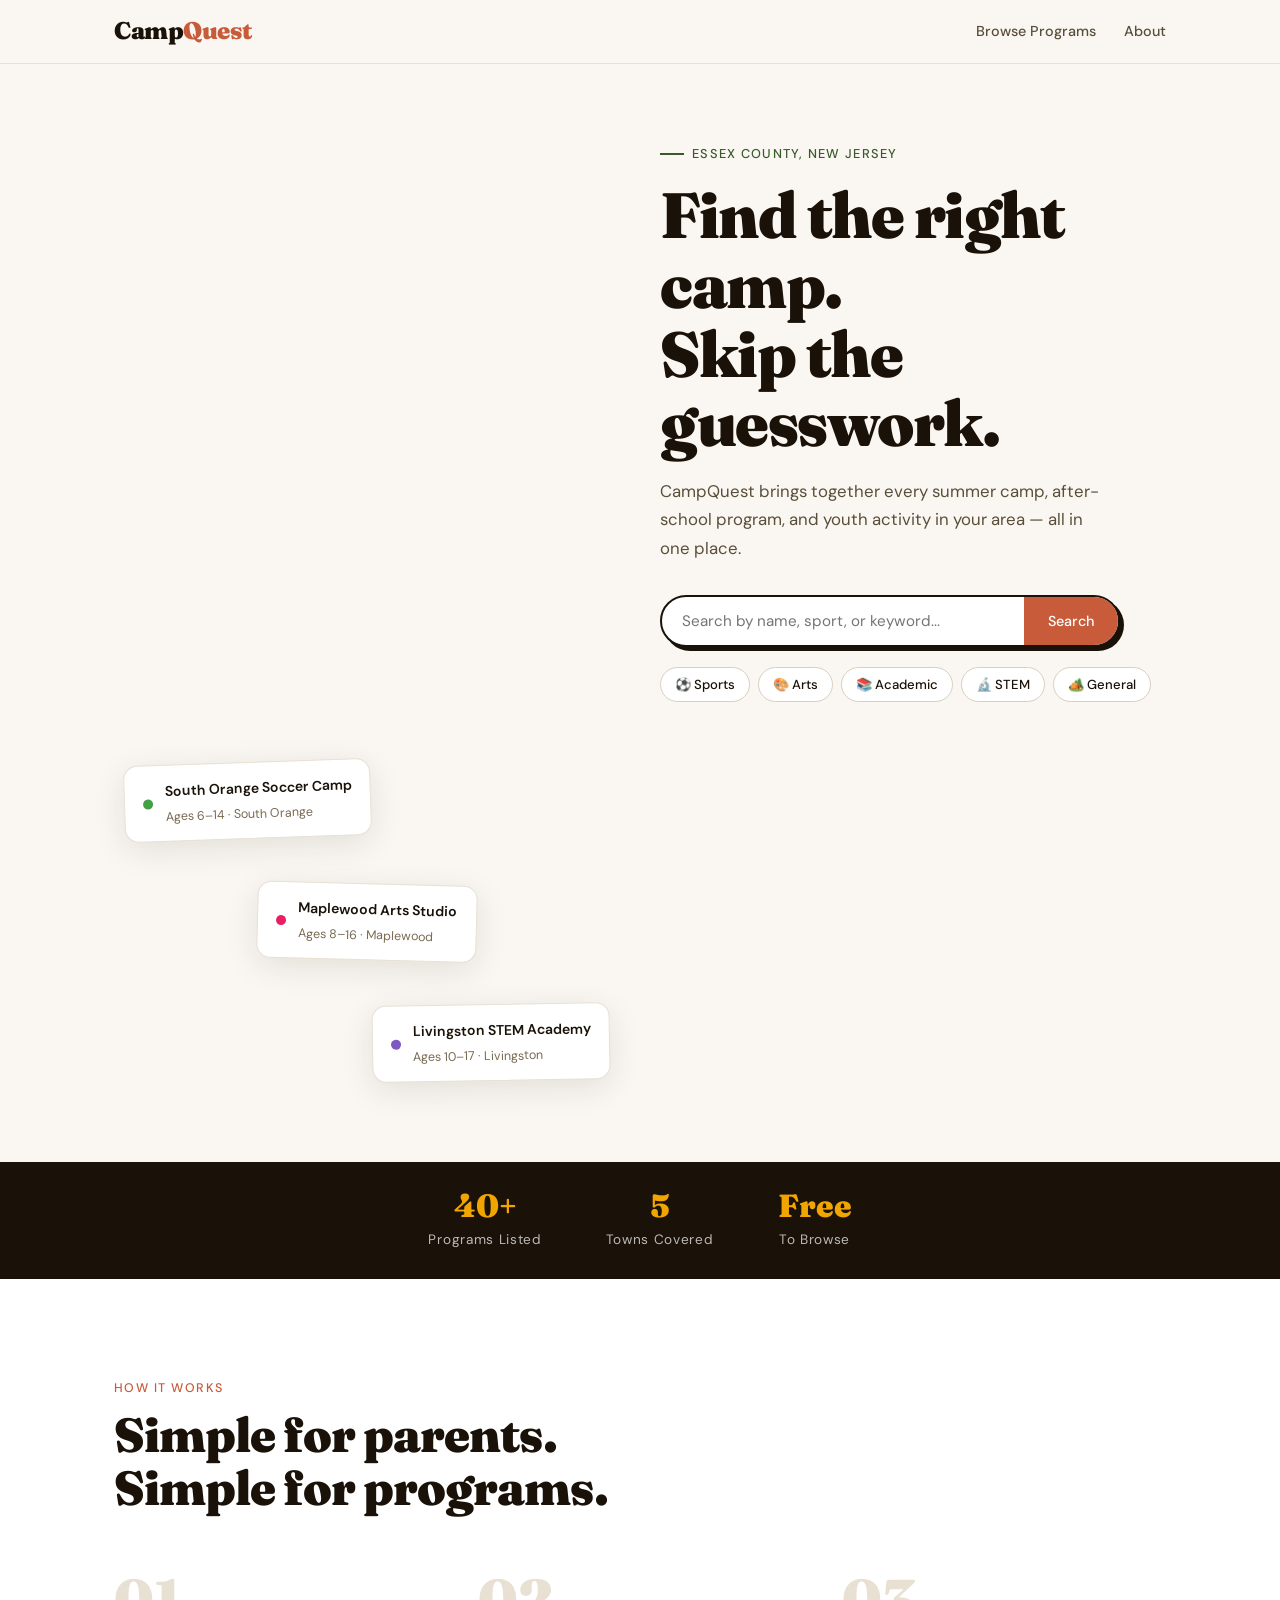
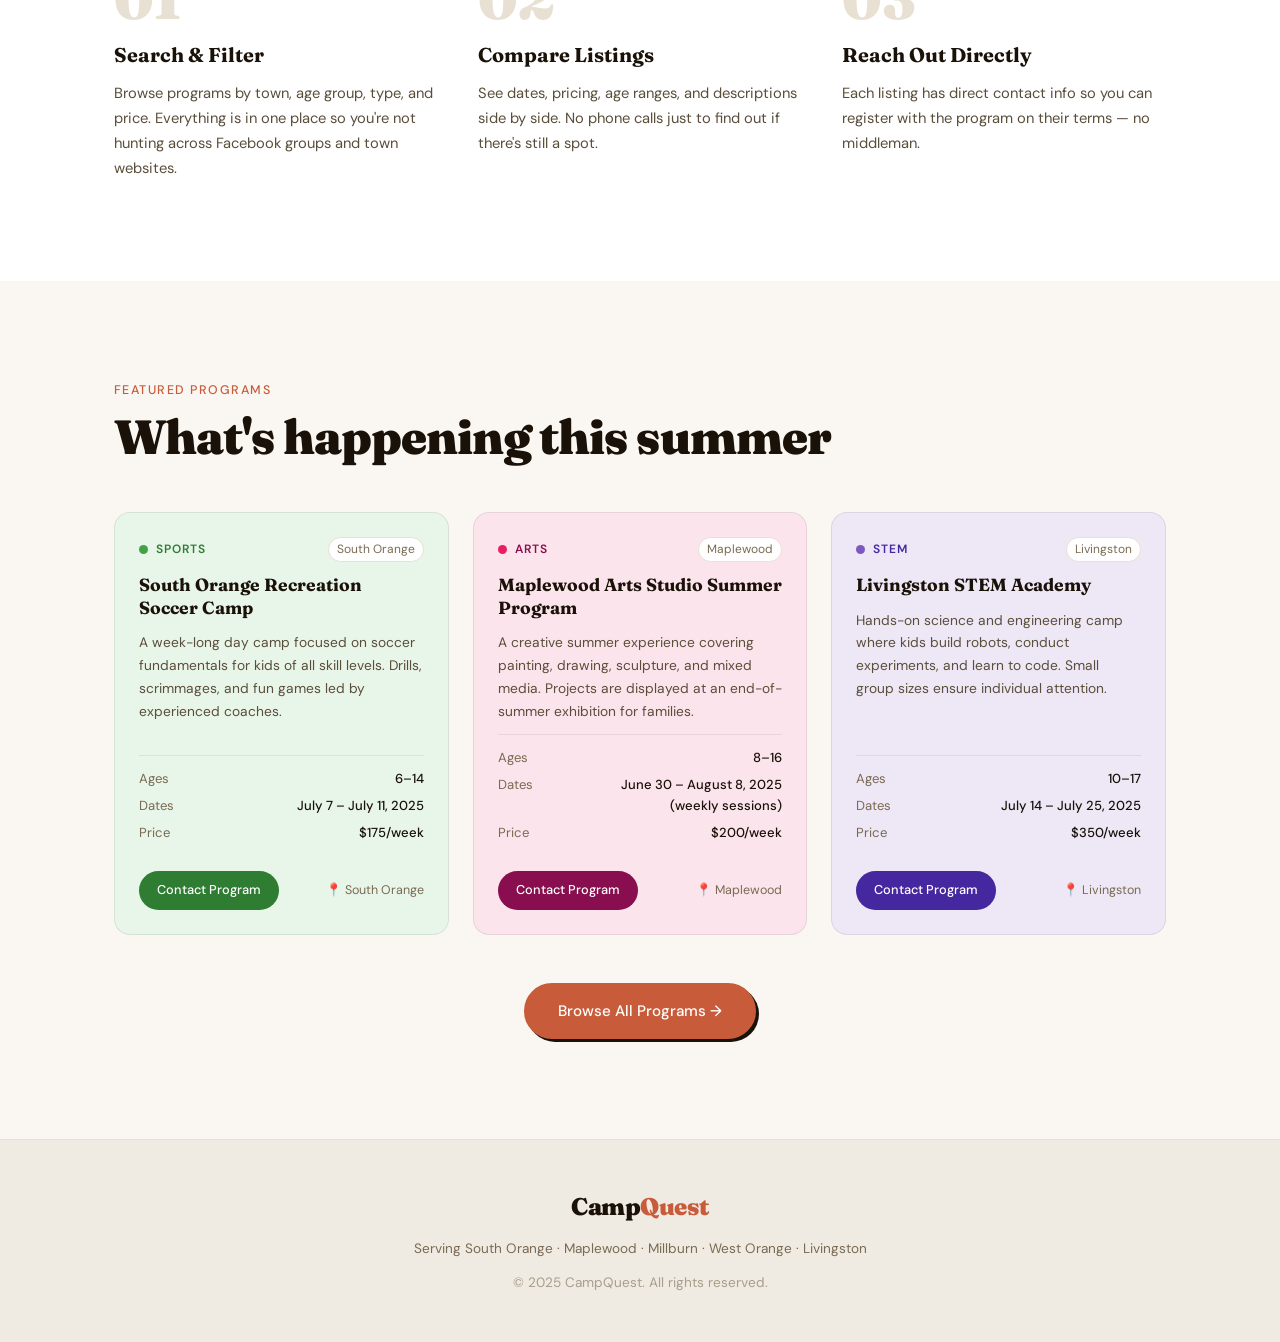
==== index.html @ 7075c9cc "Add files via upload" ====
<!DOCTYPE html>
<html lang="en">
<head>
  <meta charset="UTF-8" />
  <meta name="viewport" content="width=device-width, initial-scale=1.0"/>
  <title>CampQuest — Find Camps & Programs in Essex County, NJ</title>
  <link href="https://fonts.googleapis.com/css2?family=Fraunces:ital,wght@0,400;0,700;0,900;1,400&family=DM+Sans:wght@300;400;500&display=swap" rel="stylesheet"/>
  <link rel="stylesheet" href="style.css"/>
</head>
<body>

  <!-- NAV -->
  <nav>
    <div class="nav-inner">
      <a href="index.html" class="logo">Camp<span>Quest</span></a>
      <div class="nav-links">
        <a href="directory.html">Browse Programs</a>
        <a href="#about">About</a>
      </div>
    </div>
  </nav>

  <!-- HERO -->
  <section class="hero">
    <div class="hero-bg"></div>
    <div class="hero-content">
      <p class="hero-eyebrow">Essex County, New Jersey</p>
      <h1>Find the right camp.<br/>Skip the guesswork.</h1>
      <p class="hero-sub">CampQuest brings together every summer camp, after-school program, and youth activity in your area — all in one place.</p>
      <div class="hero-search">
        <input type="text" id="heroSearch" placeholder="Search by name, sport, or keyword..." />
        <button onclick="heroGo()">Search</button>
      </div>
      <div class="hero-tags">
        <span onclick="goFilter('type','Sports')">⚽ Sports</span>
        <span onclick="goFilter('type','Arts')">🎨 Arts</span>
        <span onclick="goFilter('type','Academic')">📚 Academic</span>
        <span onclick="goFilter('type','STEM')">🔬 STEM</span>
        <span onclick="goFilter('type','General')">🏕️ General</span>
      </div>
    </div>
    <div class="hero-visual">
      <div class="floating-card fc1">
        <div class="fc-dot sports"></div>
        <div>
          <strong>South Orange Soccer Camp</strong>
          <span>Ages 6–14 · South Orange</span>
        </div>
      </div>
      <div class="floating-card fc2">
        <div class="fc-dot arts"></div>
        <div>
          <strong>Maplewood Arts Studio</strong>
          <span>Ages 8–16 · Maplewood</span>
        </div>
      </div>
      <div class="floating-card fc3">
        <div class="fc-dot stem"></div>
        <div>
          <strong>Livingston STEM Academy</strong>
          <span>Ages 10–17 · Livingston</span>
        </div>
      </div>
    </div>
  </section>

  <!-- STATS BAR -->
  <div class="stats-bar">
    <div class="stat"><strong>40+</strong><span>Programs Listed</span></div>
    <div class="stat"><strong>5</strong><span>Towns Covered</span></div>
    <div class="stat"><strong>Free</strong><span>To Browse</span></div>
  </div>

  <!-- HOW IT WORKS -->
  <section class="how" id="about">
    <div class="section-inner">
      <p class="section-label">How it works</p>
      <h2>Simple for parents.<br/>Simple for programs.</h2>
      <div class="steps">
        <div class="step">
          <div class="step-num">01</div>
          <h3>Search & Filter</h3>
          <p>Browse programs by town, age group, type, and price. Everything is in one place so you're not hunting across Facebook groups and town websites.</p>
        </div>
        <div class="step">
          <div class="step-num">02</div>
          <h3>Compare Listings</h3>
          <p>See dates, pricing, age ranges, and descriptions side by side. No phone calls just to find out if there's still a spot.</p>
        </div>
        <div class="step">
          <div class="step-num">03</div>
          <h3>Reach Out Directly</h3>
          <p>Each listing has direct contact info so you can register with the program on their terms — no middleman.</p>
        </div>
      </div>
    </div>
  </section>

  <!-- FEATURED LISTINGS PREVIEW -->
  <section class="featured">
    <div class="section-inner">
      <p class="section-label">Featured programs</p>
      <h2>What's happening this summer</h2>
      <div class="cards-grid" id="featuredGrid"></div>
      <div class="browse-cta">
        <a href="directory.html" class="btn-primary">Browse All Programs →</a>
      </div>
    </div>
  </section>

  <!-- FOOTER -->
  <footer>
    <div class="footer-inner">
      <a href="index.html" class="logo">Camp<span>Quest</span></a>
      <p>Serving South Orange · Maplewood · Millburn · West Orange · Livingston</p>
      <p class="footer-small">© 2025 CampQuest. All rights reserved.</p>
    </div>
  </footer>

  <script src="data.js"></script>
  <script src="main.js"></script>
  <script>
    // Render featured cards (first 3)
    const grid = document.getElementById('featuredGrid');
    const featured = camps.slice(0, 3);
    featured.forEach(c => {
      grid.innerHTML += buildCard(c);
    });

    function heroGo() {
      const q = document.getElementById('heroSearch').value.trim();
      if (q) window.location.href = `directory.html?q=${encodeURIComponent(q)}`;
      else window.location.href = 'directory.html';
    }

    function goFilter(key, val) {
      window.location.href = `directory.html?${key}=${encodeURIComponent(val)}`;
    }

    document.getElementById('heroSearch').addEventListener('keydown', e => {
      if (e.key === 'Enter') heroGo();
    });
  </script>
</body>
</html>
---- style.css ----
/* ============================================
   CampQuest — style.css
   Aesthetic: warm editorial, summer energy
   Fonts: Fraunces (display) + DM Sans (body)
============================================ */

:root {
  --cream: #faf7f2;
  --ink: #1a1209;
  --moss: #3a5a2e;
  --sun: #f0a500;
  --sun-light: #fff3cc;
  --terra: #c75b3a;
  --sky: #d4eaf7;
  --card-radius: 16px;
  --nav-h: 64px;
}

*, *::before, *::after { box-sizing: border-box; margin: 0; padding: 0; }

html { scroll-behavior: smooth; }

body {
  font-family: 'DM Sans', sans-serif;
  background: var(--cream);
  color: var(--ink);
  font-size: 16px;
  line-height: 1.6;
}

/* ---- NAV ---- */
nav {
  position: sticky;
  top: 0;
  z-index: 100;
  background: var(--cream);
  border-bottom: 1.5px solid #e8e0d2;
  height: var(--nav-h);
}
.nav-inner {
  max-width: 1100px;
  margin: 0 auto;
  padding: 0 24px;
  height: 100%;
  display: flex;
  align-items: center;
  justify-content: space-between;
}
.logo {
  font-family: 'Fraunces', serif;
  font-size: 1.5rem;
  font-weight: 900;
  color: var(--ink);
  text-decoration: none;
  letter-spacing: -0.5px;
}
.logo span { color: var(--terra); }
.nav-links { display: flex; gap: 28px; }
.nav-links a {
  font-size: 0.9rem;
  font-weight: 500;
  color: #5a4e3a;
  text-decoration: none;
  transition: color 0.2s;
}
.nav-links a:hover, .nav-links a.active { color: var(--terra); }

/* ---- SECTIONS ---- */
.section-inner {
  max-width: 1100px;
  margin: 0 auto;
  padding: 0 24px;
}
.section-label {
  font-size: 0.78rem;
  font-weight: 500;
  letter-spacing: 0.12em;
  text-transform: uppercase;
  color: var(--terra);
  margin-bottom: 10px;
}

/* ---- HERO ---- */
.hero {
  min-height: calc(100vh - var(--nav-h));
  display: grid;
  grid-template-columns: 1fr 1fr;
  align-items: center;
  gap: 40px;
  max-width: 1100px;
  margin: 0 auto;
  padding: 80px 24px 60px;
  position: relative;
}
.hero-eyebrow {
  font-size: 0.8rem;
  font-weight: 500;
  letter-spacing: 0.1em;
  text-transform: uppercase;
  color: var(--moss);
  margin-bottom: 16px;
  display: flex;
  align-items: center;
  gap: 8px;
}
.hero-eyebrow::before {
  content: '';
  display: inline-block;
  width: 24px;
  height: 2px;
  background: var(--moss);
}
h1 {
  font-family: 'Fraunces', serif;
  font-size: clamp(2.6rem, 5vw, 4rem);
  font-weight: 900;
  line-height: 1.08;
  letter-spacing: -1.5px;
  color: var(--ink);
  margin-bottom: 20px;
}
.hero-sub {
  font-size: 1.05rem;
  color: #5a4e3a;
  max-width: 440px;
  margin-bottom: 32px;
  line-height: 1.7;
}
.hero-search {
  display: flex;
  gap: 0;
  max-width: 460px;
  border: 2px solid var(--ink);
  border-radius: 50px;
  overflow: hidden;
  background: white;
  margin-bottom: 20px;
  box-shadow: 4px 4px 0 var(--ink);
}
.hero-search input {
  flex: 1;
  padding: 14px 20px;
  border: none;
  outline: none;
  font-family: 'DM Sans', sans-serif;
  font-size: 0.95rem;
  background: transparent;
  color: var(--ink);
}
.hero-search button {
  padding: 14px 24px;
  background: var(--terra);
  color: white;
  border: none;
  font-family: 'DM Sans', sans-serif;
  font-size: 0.9rem;
  font-weight: 500;
  cursor: pointer;
  transition: background 0.2s;
}
.hero-search button:hover { background: #a8411f; }
.hero-tags {
  display: flex;
  flex-wrap: wrap;
  gap: 8px;
}
.hero-tags span {
  padding: 6px 14px;
  background: white;
  border: 1.5px solid #d8cfc0;
  border-radius: 50px;
  font-size: 0.82rem;
  font-weight: 500;
  cursor: pointer;
  transition: all 0.2s;
  color: var(--ink);
}
.hero-tags span:hover {
  background: var(--sun-light);
  border-color: var(--sun);
}

/* Floating cards visual */
.hero-visual {
  position: relative;
  height: 360px;
  display: flex;
  align-items: center;
  justify-content: center;
}
.floating-card {
  position: absolute;
  background: white;
  border: 1.5px solid #e8e0d2;
  border-radius: 14px;
  padding: 14px 18px;
  display: flex;
  align-items: center;
  gap: 12px;
  box-shadow: 0 8px 32px rgba(26,18,9,0.10);
  font-size: 0.88rem;
  min-width: 220px;
}
.floating-card strong { display: block; font-weight: 600; color: var(--ink); margin-bottom: 2px; }
.floating-card span { color: #7a6a52; font-size: 0.78rem; }
.fc-dot { width: 10px; height: 10px; border-radius: 50%; flex-shrink: 0; }
.fc-dot.sports { background: #43a047; }
.fc-dot.arts { background: #e91e63; }
.fc-dot.stem { background: #7e57c2; }
.fc1 { top: 20px; left: 10px; transform: rotate(-2deg); animation: floatA 4s ease-in-out infinite; }
.fc2 { top: 50%; left: 50%; transform: translate(-50%, -50%) rotate(1.5deg); animation: floatB 5s ease-in-out infinite; }
.fc3 { bottom: 20px; right: 10px; transform: rotate(-1deg); animation: floatA 4.5s ease-in-out infinite reverse; }

@keyframes floatA {
  0%, 100% { transform: translateY(0) rotate(-2deg); }
  50% { transform: translateY(-10px) rotate(-2deg); }
}
@keyframes floatB {
  0%, 100% { transform: translate(-50%, -50%) rotate(1.5deg) translateY(0); }
  50% { transform: translate(-50%, -50%) rotate(1.5deg) translateY(-8px); }
}

/* ---- STATS BAR ---- */
.stats-bar {
  background: var(--ink);
  color: white;
  display: flex;
  justify-content: center;
  gap: 64px;
  padding: 28px 24px;
}
.stat { text-align: center; }
.stat strong {
  display: block;
  font-family: 'Fraunces', serif;
  font-size: 2rem;
  font-weight: 900;
  color: var(--sun);
  line-height: 1;
  margin-bottom: 4px;
}
.stat span { font-size: 0.85rem; opacity: 0.7; letter-spacing: 0.05em; }

/* ---- HOW IT WORKS ---- */
.how {
  padding: 100px 0;
  background: white;
}
.how h2 {
  font-family: 'Fraunces', serif;
  font-size: clamp(2rem, 4vw, 3rem);
  font-weight: 900;
  line-height: 1.1;
  letter-spacing: -1px;
  margin-bottom: 56px;
}
.steps {
  display: grid;
  grid-template-columns: repeat(3, 1fr);
  gap: 40px;
}
.step { }
.step-num {
  font-family: 'Fraunces', serif;
  font-size: 3.5rem;
  font-weight: 900;
  color: #e8e0d2;
  line-height: 1;
  margin-bottom: 12px;
}
.step h3 {
  font-family: 'Fraunces', serif;
  font-size: 1.25rem;
  font-weight: 700;
  margin-bottom: 10px;
  color: var(--ink);
}
.step p { font-size: 0.92rem; color: #5a4e3a; line-height: 1.7; }

/* ---- FEATURED ---- */
.featured {
  padding: 100px 0;
}
.featured h2 {
  font-family: 'Fraunces', serif;
  font-size: clamp(2rem, 4vw, 3rem);
  font-weight: 900;
  line-height: 1.1;
  letter-spacing: -1px;
  margin-bottom: 48px;
}
.browse-cta { margin-top: 48px; text-align: center; }
.btn-primary {
  display: inline-block;
  padding: 14px 32px;
  background: var(--terra);
  color: white;
  border-radius: 50px;
  font-weight: 500;
  font-size: 0.95rem;
  text-decoration: none;
  border: 2px solid var(--terra);
  transition: all 0.2s;
  box-shadow: 3px 3px 0 var(--ink);
}
.btn-primary:hover {
  background: transparent;
  color: var(--terra);
  box-shadow: none;
}

/* ---- CARDS GRID ---- */
.cards-grid {
  display: grid;
  grid-template-columns: repeat(auto-fill, minmax(300px, 1fr));
  gap: 24px;
}
.camp-card {
  background: var(--card-bg, #faf7f2);
  border: 1.5px solid rgba(0,0,0,0.08);
  border-radius: var(--card-radius);
  padding: 24px;
  display: flex;
  flex-direction: column;
  gap: 12px;
  transition: transform 0.2s, box-shadow 0.2s;
  cursor: default;
}
.camp-card:hover {
  transform: translateY(-4px);
  box-shadow: 0 12px 40px rgba(26,18,9,0.12);
}
.card-top {
  display: flex;
  align-items: center;
  gap: 8px;
}
.card-type-dot {
  width: 9px;
  height: 9px;
  border-radius: 50%;
  background: var(--card-dot, #999);
  flex-shrink: 0;
}
.card-type {
  font-size: 0.75rem;
  font-weight: 600;
  letter-spacing: 0.08em;
  text-transform: uppercase;
  color: var(--card-accent, #333);
}
.card-town {
  margin-left: auto;
  font-size: 0.75rem;
  color: #7a6a52;
  background: white;
  padding: 2px 8px;
  border-radius: 20px;
  border: 1px solid #e8e0d2;
}
.card-name {
  font-family: 'Fraunces', serif;
  font-size: 1.1rem;
  font-weight: 700;
  color: var(--ink);
  line-height: 1.3;
}
.card-desc {
  font-size: 0.86rem;
  color: #5a4e3a;
  line-height: 1.65;
  flex: 1;
}
.card-meta {
  display: flex;
  flex-direction: column;
  gap: 6px;
  padding: 12px 0;
  border-top: 1px solid rgba(0,0,0,0.07);
}
.meta-item {
  display: flex;
  justify-content: space-between;
  font-size: 0.82rem;
}
.meta-label { color: #7a6a52; }
.meta-val { font-weight: 500; color: var(--ink); text-align: right; max-width: 60%; }
.card-footer {
  display: flex;
  align-items: center;
  justify-content: space-between;
  gap: 8px;
  padding-top: 4px;
}
.card-btn {
  display: inline-block;
  padding: 9px 18px;
  background: var(--card-accent, #333);
  color: white;
  border-radius: 50px;
  font-size: 0.8rem;
  font-weight: 500;
  text-decoration: none;
  transition: opacity 0.2s;
}
.card-btn:hover { opacity: 0.85; }
.card-location { font-size: 0.78rem; color: #7a6a52; }

/* ---- DIRECTORY PAGE ---- */
.dir-header {
  background: var(--ink);
  color: white;
  padding: 60px 0 48px;
}
.dir-header h1 {
  font-family: 'Fraunces', serif;
  font-size: 3rem;
  font-weight: 900;
  letter-spacing: -1.5px;
  margin-bottom: 8px;
}
.dir-header p { color: rgba(255,255,255,0.6); font-size: 1rem; }

.filter-bar {
  background: white;
  border-bottom: 1.5px solid #e8e0d2;
  padding: 16px 0;
  position: sticky;
  top: var(--nav-h);
  z-index: 50;
}
.filter-inner {
  display: flex;
  flex-wrap: wrap;
  gap: 10px;
  align-items: center;
}
.filter-inner input,
.filter-inner select {
  padding: 9px 14px;
  border: 1.5px solid #d8cfc0;
  border-radius: 8px;
  font-family: 'DM Sans', sans-serif;
  font-size: 0.88rem;
  color: var(--ink);
  background: white;
  outline: none;
  transition: border-color 0.2s;
  min-width: 140px;
}
.filter-inner input { flex: 1; min-width: 200px; }
.filter-inner input:focus,
.filter-inner select:focus { border-color: var(--terra); }
#clearBtn {
  padding: 9px 18px;
  background: transparent;
  border: 1.5px solid #d8cfc0;
  border-radius: 8px;
  font-family: 'DM Sans', sans-serif;
  font-size: 0.88rem;
  color: #7a6a52;
  cursor: pointer;
  transition: all 0.2s;
}
#clearBtn:hover { border-color: var(--terra); color: var(--terra); }

.dir-body { padding: 40px 0 80px; }
.results-count {
  font-size: 0.88rem;
  color: #7a6a52;
  margin-bottom: 24px;
  font-weight: 500;
}
.no-results {
  text-align: center;
  color: #7a6a52;
  padding: 80px 0;
  font-size: 1rem;
}

/* ---- FOOTER ---- */
footer {
  background: #f0ebe2;
  border-top: 1.5px solid #e8e0d2;
  padding: 48px 0;
}
.footer-inner {
  max-width: 1100px;
  margin: 0 auto;
  padding: 0 24px;
  text-align: center;
  display: flex;
  flex-direction: column;
  align-items: center;
  gap: 12px;
}
.footer-inner p { font-size: 0.85rem; color: #7a6a52; }
.footer-small { font-size: 0.75rem; opacity: 0.6; }

/* ---- RESPONSIVE ---- */
@media (max-width: 768px) {
  .hero {
    grid-template-columns: 1fr;
    padding: 48px 24px 40px;
    min-height: auto;
    gap: 48px;
  }
  .hero-visual { height: 260px; }
  .fc1 { top: 0; left: 0; }
  .fc3 { bottom: 0; right: 0; }
  .steps { grid-template-columns: 1fr; gap: 32px; }
  .stats-bar { gap: 32px; }
  .dir-header h1 { font-size: 2.2rem; }
  .floating-card { min-width: 180px; font-size: 0.8rem; }
}
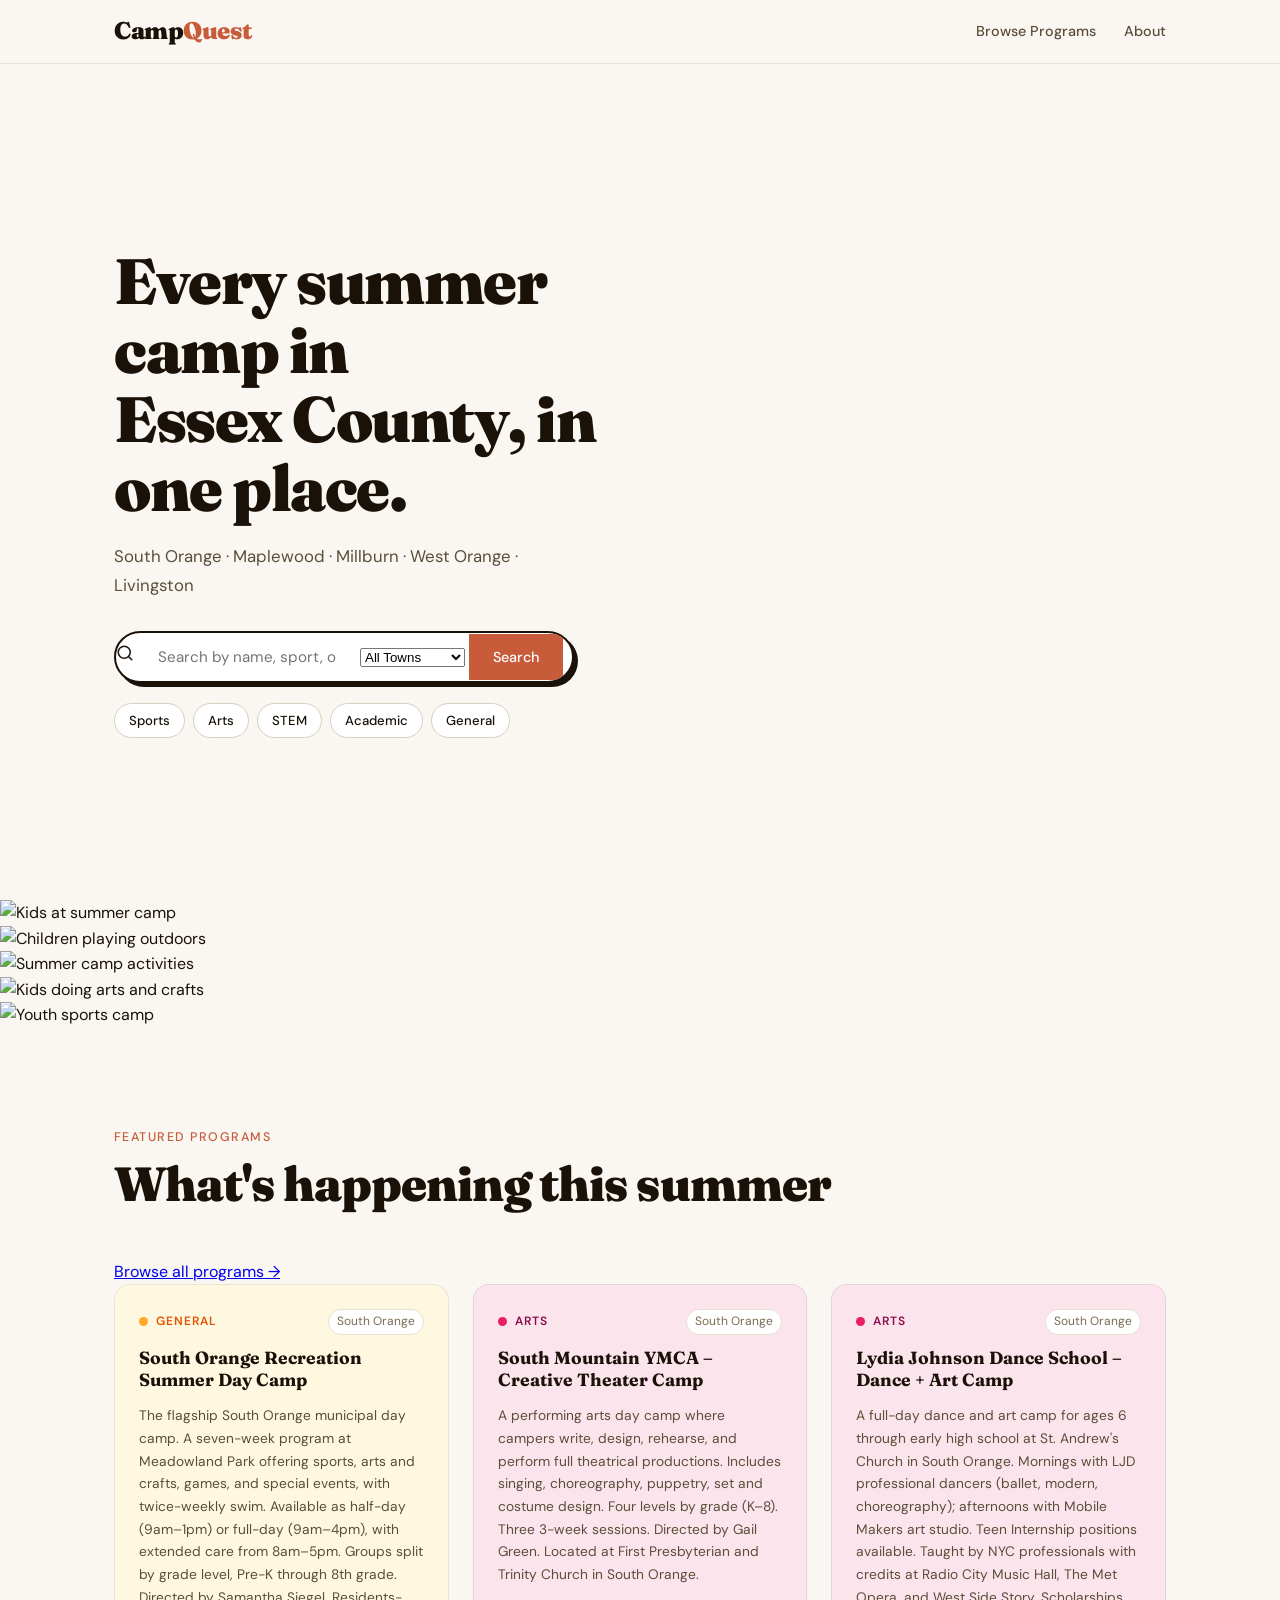
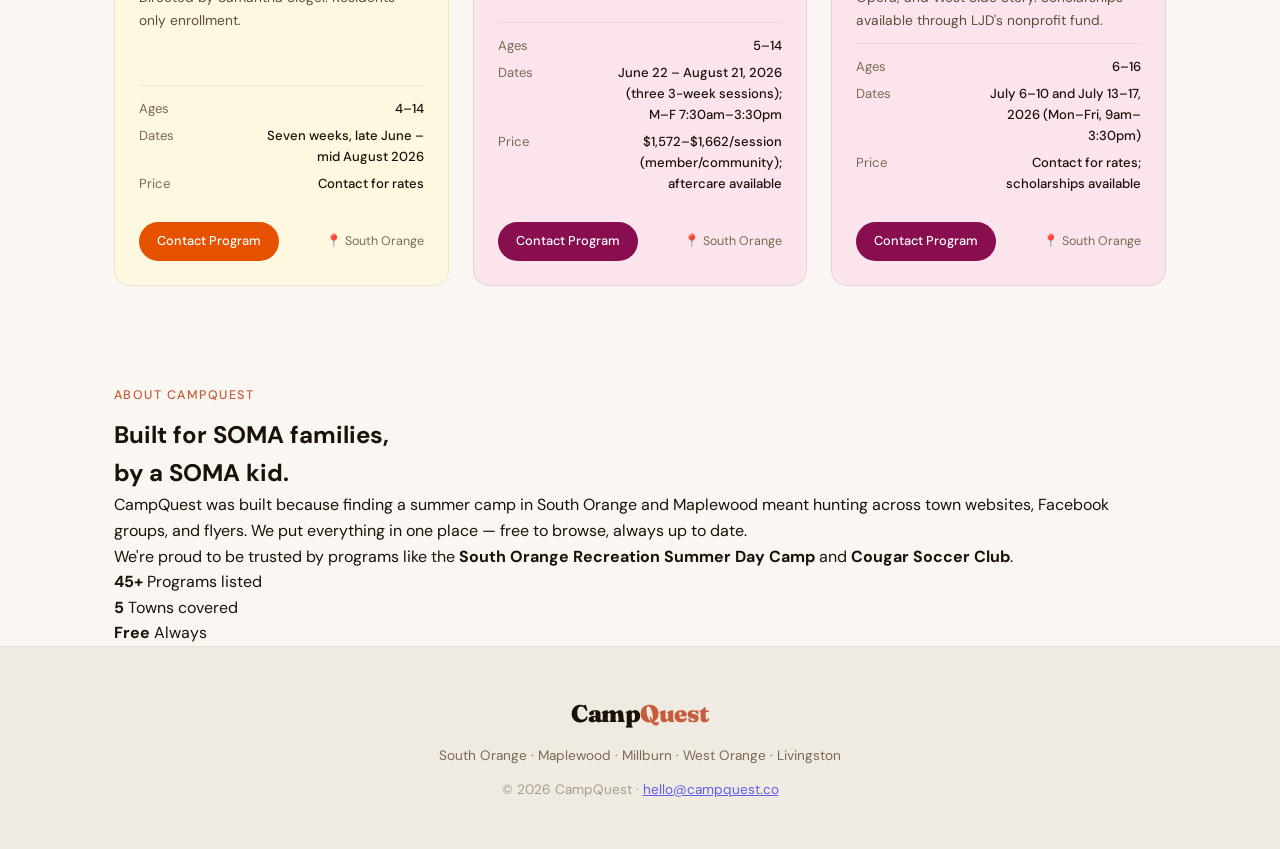
==== commit d1f99b95: "Update index.html" ====
--- a/index.html
+++ b/index.html
@@ -3,7 +3,7 @@
 <head>
   <meta charset="UTF-8" />
   <meta name="viewport" content="width=device-width, initial-scale=1.0"/>
-  <title>CampQuest — Find Camps & Programs in Essex County, NJ</title>
+  <title>CampQuest — Every Summer Camp in Essex County, NJ</title>
   <link href="https://fonts.googleapis.com/css2?family=Fraunces:ital,wght@0,400;0,700;0,900;1,400&family=DM+Sans:wght@300;400;500&display=swap" rel="stylesheet"/>
   <link rel="stylesheet" href="style.css"/>
 </head>
@@ -22,88 +22,91 @@
 
   <!-- HERO -->
   <section class="hero">
-    <div class="hero-bg"></div>
     <div class="hero-content">
-      <p class="hero-eyebrow">Essex County, New Jersey</p>
-      <h1>Find the right camp.<br/>Skip the guesswork.</h1>
-      <p class="hero-sub">CampQuest brings together every summer camp, after-school program, and youth activity in your area — all in one place.</p>
+      <h1>Every summer camp in<br/>Essex County, in one place.</h1>
+      <p class="hero-sub">South Orange · Maplewood · Millburn · West Orange · Livingston</p>
+
       <div class="hero-search">
-        <input type="text" id="heroSearch" placeholder="Search by name, sport, or keyword..." />
-        <button onclick="heroGo()">Search</button>
-      </div>
-      <div class="hero-tags">
-        <span onclick="goFilter('type','Sports')">⚽ Sports</span>
-        <span onclick="goFilter('type','Arts')">🎨 Arts</span>
-        <span onclick="goFilter('type','Academic')">📚 Academic</span>
-        <span onclick="goFilter('type','STEM')">🔬 STEM</span>
-        <span onclick="goFilter('type','General')">🏕️ General</span>
-      </div>
-    </div>
-    <div class="hero-visual">
-      <div class="floating-card fc1">
-        <div class="fc-dot sports"></div>
-        <div>
-          <strong>South Orange Soccer Camp</strong>
-          <span>Ages 6–14 · South Orange</span>
+        <div class="search-box">
+          <svg class="search-icon" xmlns="http://www.w3.org/2000/svg" width="18" height="18" viewBox="0 0 24 24" fill="none" stroke="currentColor" stroke-width="2" stroke-linecap="round" stroke-linejoin="round"><circle cx="11" cy="11" r="8"/><line x1="21" y1="21" x2="16.65" y2="16.65"/></svg>
+          <input type="text" id="heroSearch" placeholder="Search by name, sport, or keyword..." />
+          <select id="heroTown">
+            <option value="">All Towns</option>
+            <option value="South Orange">South Orange</option>
+            <option value="Maplewood">Maplewood</option>
+            <option value="Millburn">Millburn</option>
+            <option value="West Orange">West Orange</option>
+            <option value="Livingston">Livingston</option>
+          </select>
+          <button onclick="heroGo()">Search</button>
         </div>
       </div>
-      <div class="floating-card fc2">
-        <div class="fc-dot arts"></div>
-        <div>
-          <strong>Maplewood Arts Studio</strong>
-          <span>Ages 8–16 · Maplewood</span>
-        </div>
-      </div>
-      <div class="floating-card fc3">
-        <div class="fc-dot stem"></div>
-        <div>
-          <strong>Livingston STEM Academy</strong>
-          <span>Ages 10–17 · Livingston</span>
-        </div>
+
+      <div class="hero-tags">
+        <span onclick="goFilter('type','Sports')">Sports</span>
+        <span onclick="goFilter('type','Arts')">Arts</span>
+        <span onclick="goFilter('type','STEM')">STEM</span>
+        <span onclick="goFilter('type','Academic')">Academic</span>
+        <span onclick="goFilter('type','General')">General</span>
       </div>
     </div>
   </section>
 
-  <!-- STATS BAR -->
-  <div class="stats-bar">
-    <div class="stat"><strong>40+</strong><span>Programs Listed</span></div>
-    <div class="stat"><strong>5</strong><span>Towns Covered</span></div>
-    <div class="stat"><strong>Free</strong><span>To Browse</span></div>
+  <!-- PHOTO STRIP -->
+  <div class="photo-strip">
+    <div class="photo-item">
+      <img src="https://images.unsplash.com/photo-1526976668912-1a811878dd37?w=600&q=80" alt="Kids at summer camp" />
+    </div>
+    <div class="photo-item">
+      <img src="https://images.unsplash.com/photo-1503454537195-1dcabb73ffb9?w=600&q=80" alt="Children playing outdoors" />
+    </div>
+    <div class="photo-item photo-item--tall">
+      <img src="https://images.unsplash.com/photo-1472162072942-cd5147eb3902?w=600&q=80" alt="Summer camp activities" />
+    </div>
+    <div class="photo-item">
+      <img src="https://images.unsplash.com/photo-1543248939-ff40856f65d4?w=600&q=80" alt="Kids doing arts and crafts" />
+    </div>
+    <div class="photo-item">
+      <img src="https://images.unsplash.com/photo-1576697213955-8ed74d478dc7?w=600&q=80" alt="Youth sports camp" />
+    </div>
   </div>
 
-  <!-- HOW IT WORKS -->
-  <section class="how" id="about">
+  <!-- FEATURED LISTINGS -->
+  <section class="featured" id="about">
     <div class="section-inner">
-      <p class="section-label">How it works</p>
-      <h2>Simple for parents.<br/>Simple for programs.</h2>
-      <div class="steps">
-        <div class="step">
-          <div class="step-num">01</div>
-          <h3>Search & Filter</h3>
-          <p>Browse programs by town, age group, type, and price. Everything is in one place so you're not hunting across Facebook groups and town websites.</p>
+      <div class="featured-header">
+        <div>
+          <p class="section-label">Featured programs</p>
+          <h2>What's happening this summer</h2>
         </div>
-        <div class="step">
-          <div class="step-num">02</div>
-          <h3>Compare Listings</h3>
-          <p>See dates, pricing, age ranges, and descriptions side by side. No phone calls just to find out if there's still a spot.</p>
-        </div>
-        <div class="step">
-          <div class="step-num">03</div>
-          <h3>Reach Out Directly</h3>
-          <p>Each listing has direct contact info so you can register with the program on their terms — no middleman.</p>
-        </div>
+        <a href="directory.html" class="browse-link">Browse all programs →</a>
       </div>
+      <div class="cards-grid" id="featuredGrid"></div>
     </div>
   </section>
 
-  <!-- FEATURED LISTINGS PREVIEW -->
-  <section class="featured">
-    <div class="section-inner">
-      <p class="section-label">Featured programs</p>
-      <h2>What's happening this summer</h2>
-      <div class="cards-grid" id="featuredGrid"></div>
-      <div class="browse-cta">
-        <a href="directory.html" class="btn-primary">Browse All Programs →</a>
+  <!-- ABOUT STRIP -->
+  <section class="about-strip">
+    <div class="section-inner about-inner">
+      <div class="about-text">
+        <p class="section-label">About CampQuest</p>
+        <h2>Built for SOMA families,<br/>by a SOMA kid.</h2>
+        <p>CampQuest was built because finding a summer camp in South Orange and Maplewood meant hunting across town websites, Facebook groups, and flyers. We put everything in one place — free to browse, always up to date.</p>
+        <p>We're proud to be trusted by programs like the <strong>South Orange Recreation Summer Day Camp</strong> and <strong>Cougar Soccer Club</strong>.</p>
+      </div>
+      <div class="about-stats">
+        <div class="about-stat">
+          <strong>45+</strong>
+          <span>Programs listed</span>
+        </div>
+        <div class="about-stat">
+          <strong>5</strong>
+          <span>Towns covered</span>
+        </div>
+        <div class="about-stat">
+          <strong>Free</strong>
+          <span>Always</span>
+        </div>
       </div>
     </div>
   </section>
@@ -112,25 +115,25 @@
   <footer>
     <div class="footer-inner">
       <a href="index.html" class="logo">Camp<span>Quest</span></a>
-      <p>Serving South Orange · Maplewood · Millburn · West Orange · Livingston</p>
-      <p class="footer-small">© 2025 CampQuest. All rights reserved.</p>
+      <p>South Orange · Maplewood · Millburn · West Orange · Livingston</p>
+      <p class="footer-small">© 2026 CampQuest · <a href="mailto:hello@campquest.co">hello@campquest.co</a></p>
     </div>
   </footer>
 
   <script src="data.js"></script>
   <script src="main.js"></script>
   <script>
-    // Render featured cards (first 3)
     const grid = document.getElementById('featuredGrid');
-    const featured = camps.slice(0, 3);
-    featured.forEach(c => {
-      grid.innerHTML += buildCard(c);
-    });
+    const featured = camps.filter(c => c.featured).slice(0, 3);
+    featured.forEach(c => { grid.innerHTML += buildCard(c); });
 
     function heroGo() {
       const q = document.getElementById('heroSearch').value.trim();
-      if (q) window.location.href = `directory.html?q=${encodeURIComponent(q)}`;
-      else window.location.href = 'directory.html';
+      const t = document.getElementById('heroTown').value;
+      let url = 'directory.html?';
+      if (q) url += `q=${encodeURIComponent(q)}&`;
+      if (t) url += `town=${encodeURIComponent(t)}`;
+      window.location.href = url.replace(/[&?]$/, '') || 'directory.html';
     }
 
     function goFilter(key, val) {
@@ -143,3 +146,4 @@
   </script>
 </body>
 </html>
+
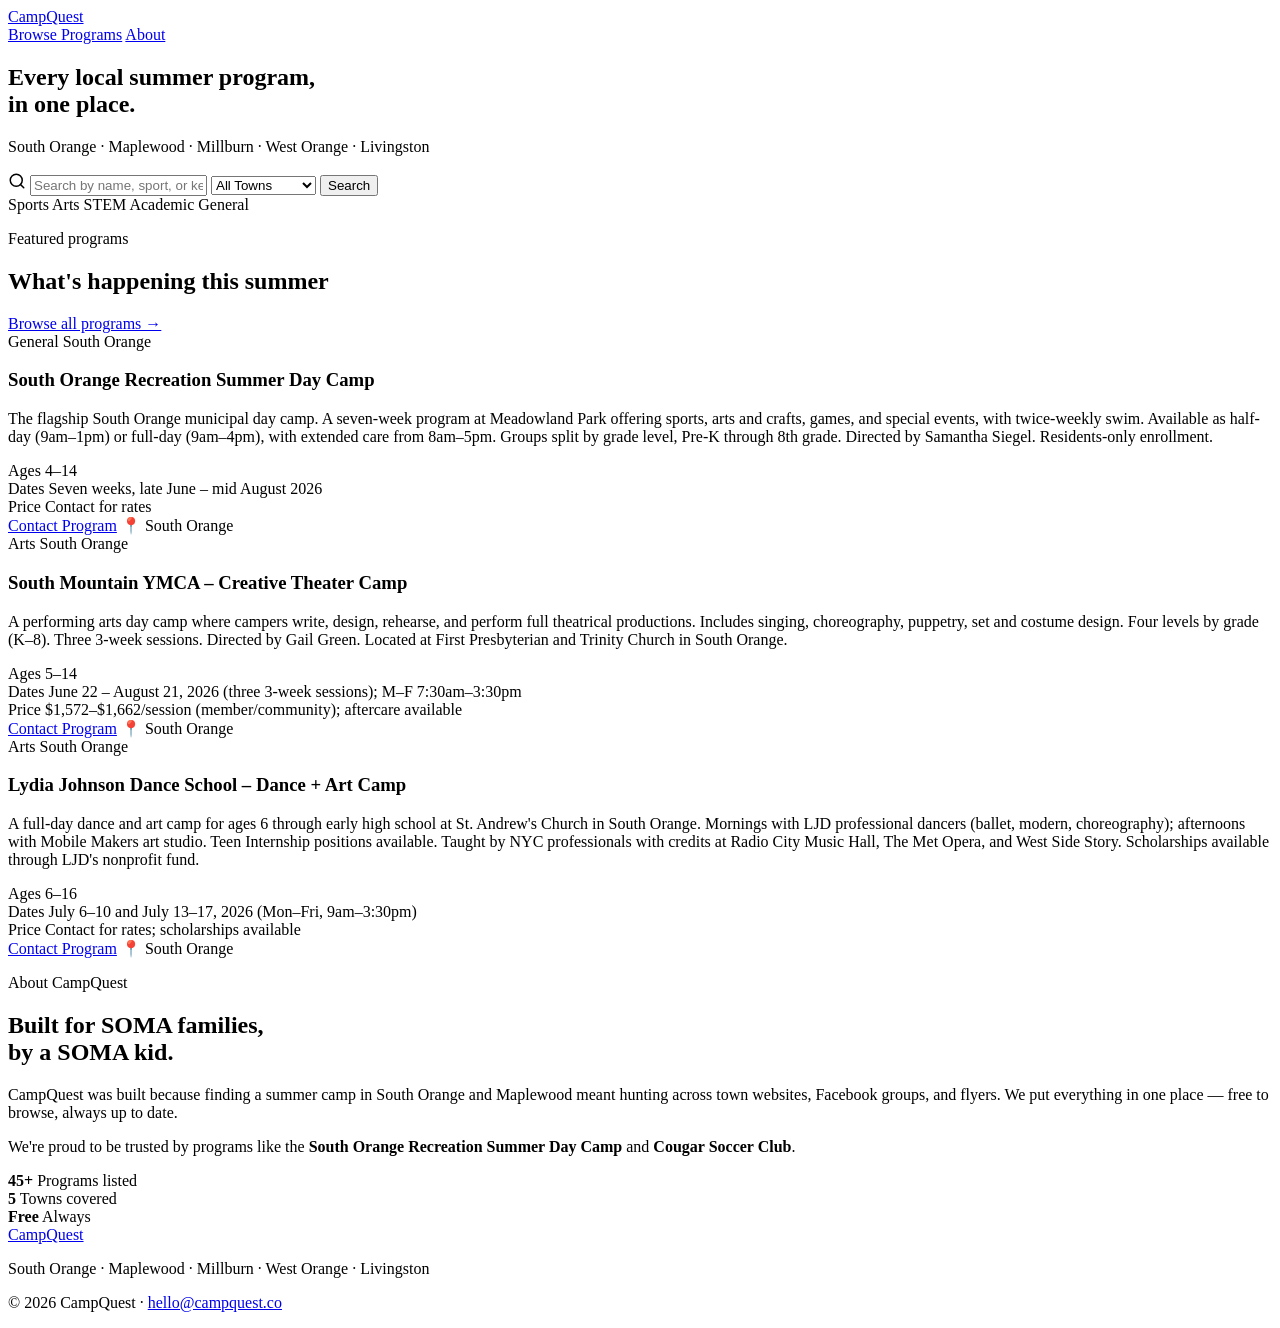
==== commit 152d5216: "Update index.html" ====
--- a/index.html
+++ b/index.html
@@ -3,9 +3,9 @@
 <head>
   <meta charset="UTF-8" />
   <meta name="viewport" content="width=device-width, initial-scale=1.0"/>
-  <title>CampQuest — Every Summer Camp in Essex County, NJ</title>
+  <title>CampQuest — Every Local Summer Program, In One Place</title>
   <link href="https://fonts.googleapis.com/css2?family=Fraunces:ital,wght@0,400;0,700;0,900;1,400&family=DM+Sans:wght@300;400;500&display=swap" rel="stylesheet"/>
-  <link rel="stylesheet" href="style.css"/>
+  <link rel="stylesheet" href="style_v3.css"/>
 </head>
 <body>
 
@@ -23,7 +23,7 @@
   <!-- HERO -->
   <section class="hero">
     <div class="hero-content">
-      <h1>Every summer camp in<br/>Essex County, in one place.</h1>
+      <h1>Every local summer program,<br/>in one place.</h1>
       <p class="hero-sub">South Orange · Maplewood · Millburn · West Orange · Livingston</p>
 
       <div class="hero-search">
@@ -54,21 +54,11 @@
 
   <!-- PHOTO STRIP -->
   <div class="photo-strip">
-    <div class="photo-item">
-      <img src="https://images.unsplash.com/photo-1526976668912-1a811878dd37?w=600&q=80" alt="Kids at summer camp" />
-    </div>
-    <div class="photo-item">
-      <img src="https://images.unsplash.com/photo-1503454537195-1dcabb73ffb9?w=600&q=80" alt="Children playing outdoors" />
-    </div>
-    <div class="photo-item photo-item--tall">
-      <img src="https://images.unsplash.com/photo-1472162072942-cd5147eb3902?w=600&q=80" alt="Summer camp activities" />
-    </div>
-    <div class="photo-item">
-      <img src="https://images.unsplash.com/photo-1543248939-ff40856f65d4?w=600&q=80" alt="Kids doing arts and crafts" />
-    </div>
-    <div class="photo-item">
-      <img src="https://images.unsplash.com/photo-1576697213955-8ed74d478dc7?w=600&q=80" alt="Youth sports camp" />
-    </div>
+    <div class="photo-item photo-placeholder"></div>
+    <div class="photo-item photo-placeholder"></div>
+    <div class="photo-item photo-placeholder"></div>
+    <div class="photo-item photo-placeholder"></div>
+    <div class="photo-item photo-placeholder"></div>
   </div>
 
   <!-- FEATURED LISTINGS -->
@@ -146,4 +136,3 @@
   </script>
 </body>
 </html>
-
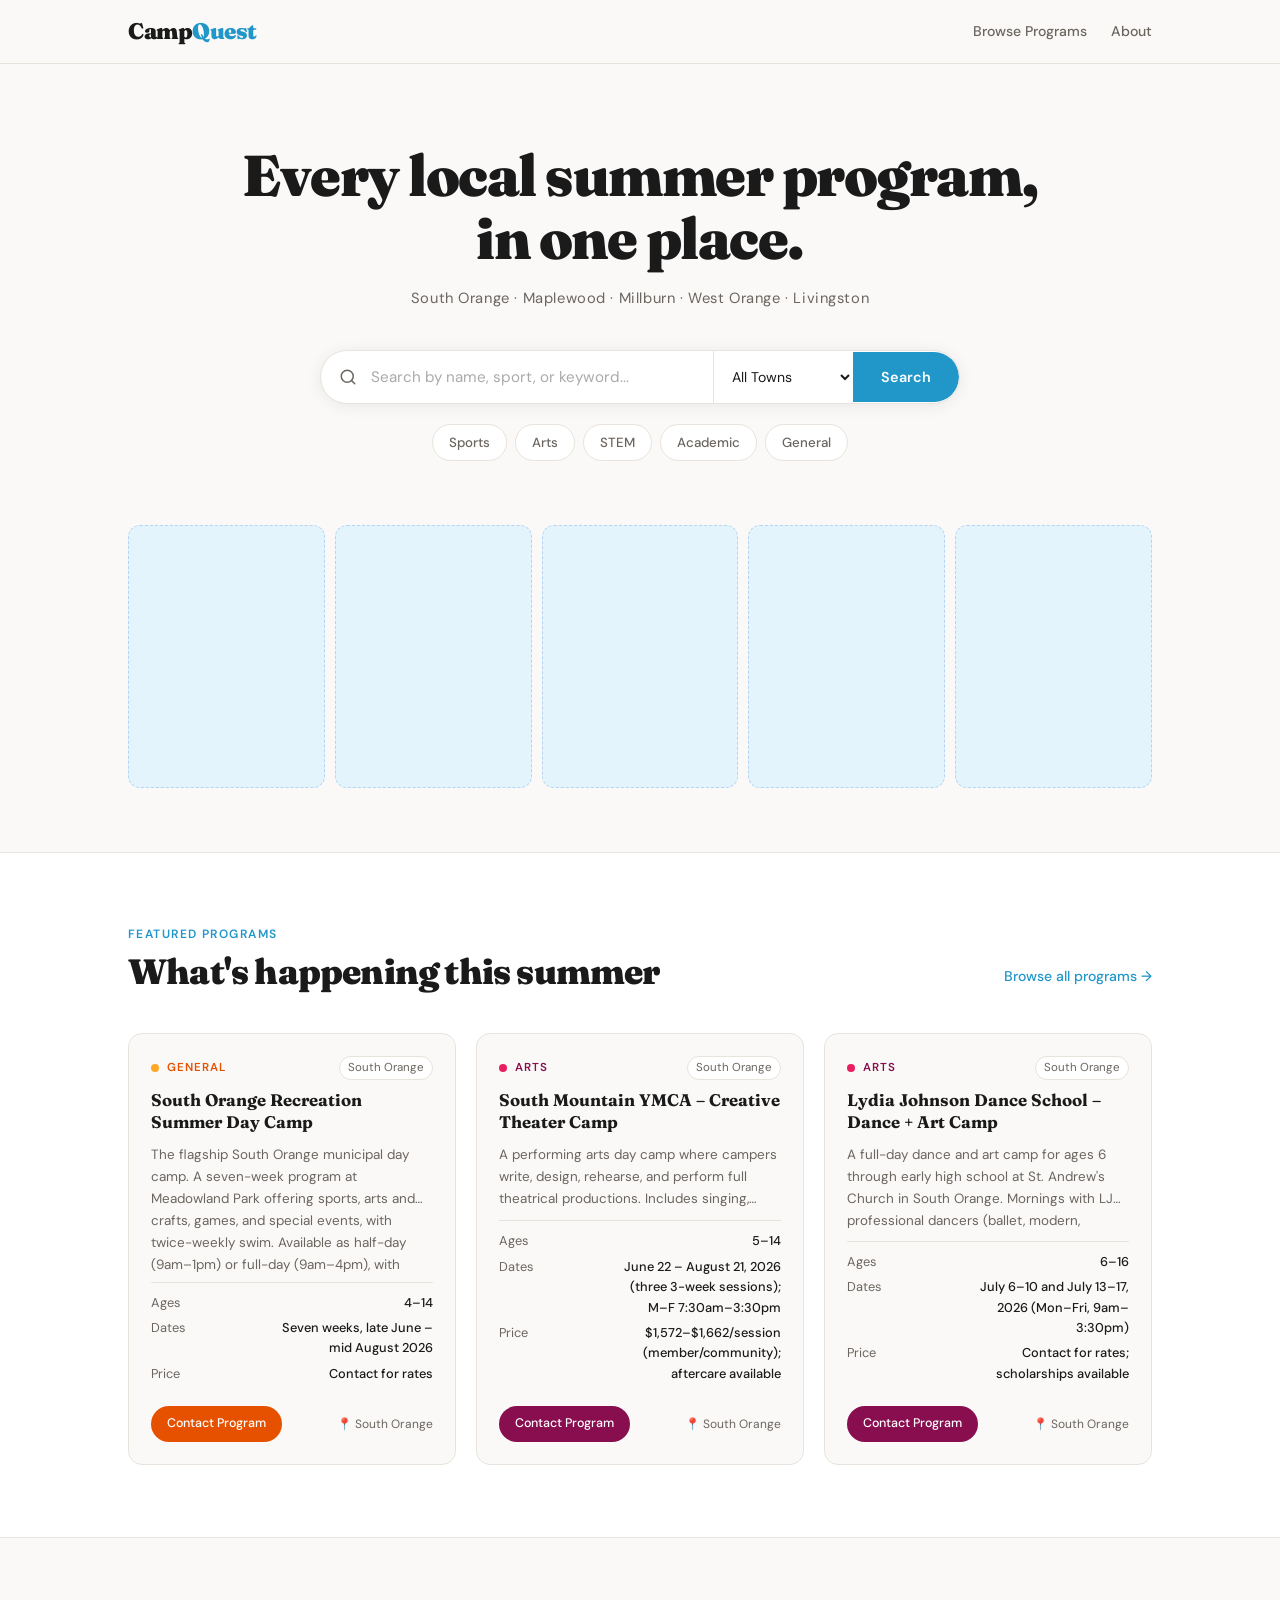
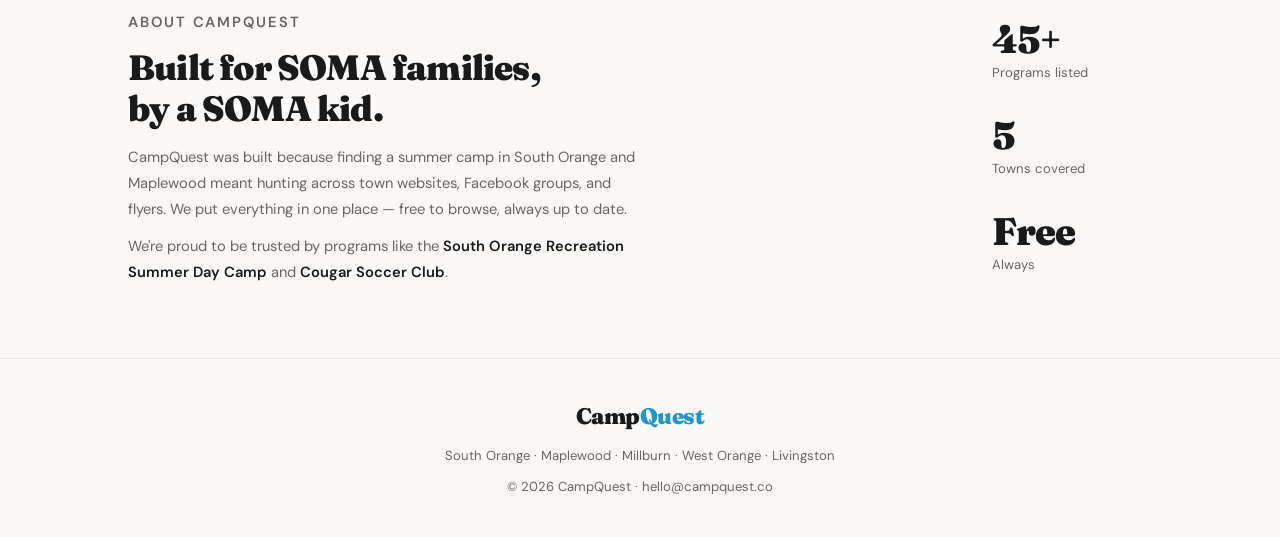
==== commit 1c2418f4: "Update index.html" ====
--- a/index.html
+++ b/index.html
@@ -5,7 +5,127 @@
   <meta name="viewport" content="width=device-width, initial-scale=1.0"/>
   <title>CampQuest — Every Local Summer Program, In One Place</title>
   <link href="https://fonts.googleapis.com/css2?family=Fraunces:ital,wght@0,400;0,700;0,900;1,400&family=DM+Sans:wght@300;400;500&display=swap" rel="stylesheet"/>
-  <link rel="stylesheet" href="style_v3.css"/>
+  <style>
+:root {
+  --cream: #faf9f7;
+  --ink: #1a1a1a;
+  --terra: #2196C9;
+  --terra-light: #E3F4FC;
+  --moss: #185FA5;
+  --mid: #6b6560;
+  --border: #e8e3dc;
+  --card-radius: 14px;
+  --nav-h: 64px;
+}
+*, *::before, *::after { box-sizing: border-box; margin: 0; padding: 0; }
+html { scroll-behavior: smooth; }
+body { font-family: 'DM Sans', sans-serif; background: var(--cream); color: var(--ink); font-size: 16px; line-height: 1.6; }
+
+nav { position: sticky; top: 0; z-index: 100; background: var(--cream); border-bottom: 1px solid var(--border); height: var(--nav-h); }
+.nav-inner { max-width: 1080px; margin: 0 auto; padding: 0 28px; height: 100%; display: flex; align-items: center; justify-content: space-between; }
+.logo { font-family: 'Fraunces', serif; font-size: 1.4rem; font-weight: 900; color: var(--ink); text-decoration: none; letter-spacing: -0.5px; }
+.logo span { color: var(--terra); }
+.nav-links { display: flex; gap: 24px; align-items: center; }
+.nav-links a { font-size: 0.88rem; font-weight: 500; color: var(--mid); text-decoration: none; transition: color 0.15s; }
+.nav-links a:hover { color: var(--ink); }
+
+.hero { max-width: 1080px; margin: 0 auto; padding: 80px 28px 64px; text-align: center; }
+h1 { font-family: 'Fraunces', serif; font-size: clamp(2.4rem, 5vw, 3.6rem); font-weight: 900; line-height: 1.1; letter-spacing: -1.5px; color: var(--ink); margin-bottom: 16px; }
+.hero-sub { font-size: 0.92rem; color: var(--mid); letter-spacing: 0.04em; margin-bottom: 40px; }
+
+.hero-search { display: flex; justify-content: center; margin-bottom: 20px; }
+.search-box { display: flex; align-items: center; width: 100%; max-width: 640px; background: white; border: 1.5px solid var(--border); border-radius: 50px; box-shadow: 0 2px 16px rgba(0,0,0,0.07); overflow: hidden; transition: box-shadow 0.2s, border-color 0.2s; }
+.search-box:focus-within { border-color: var(--terra); box-shadow: 0 4px 24px rgba(33,150,201,0.12); }
+.search-icon { margin-left: 18px; color: var(--mid); flex-shrink: 0; }
+.search-box input { flex: 1; padding: 16px 14px; border: none; outline: none; font-family: 'DM Sans', sans-serif; font-size: 0.95rem; color: var(--ink); background: transparent; }
+.search-box input::placeholder { color: #aaa; }
+.search-box select { padding: 0 14px; border: none; border-left: 1px solid var(--border); outline: none; font-family: 'DM Sans', sans-serif; font-size: 0.88rem; color: var(--ink); background: transparent; cursor: pointer; height: 100%; min-width: 140px; }
+.search-box button { padding: 16px 28px; background: var(--terra); color: white; border: none; font-family: 'DM Sans', sans-serif; font-size: 0.9rem; font-weight: 600; cursor: pointer; transition: background 0.15s; white-space: nowrap; border-radius: 0 50px 50px 0; }
+.search-box button:hover { background: var(--moss); }
+
+.hero-tags { display: flex; justify-content: center; flex-wrap: wrap; gap: 8px; }
+.hero-tags span { padding: 7px 16px; background: white; border: 1px solid var(--border); border-radius: 50px; font-size: 0.83rem; font-weight: 500; cursor: pointer; color: var(--mid); transition: all 0.15s; }
+.hero-tags span:hover { border-color: var(--terra); color: var(--terra); background: var(--terra-light); }
+
+.photo-strip { display: grid; grid-template-columns: repeat(5, 1fr); gap: 10px; padding: 0 28px 64px; max-width: 1080px; margin: 0 auto; }
+.photo-item { border-radius: 12px; aspect-ratio: 3/4; }
+.photo-placeholder { background: var(--terra-light); border: 1.5px dashed #B5D4F4; }
+
+.featured { background: white; padding: 72px 0; border-top: 1px solid var(--border); }
+.section-inner { max-width: 1080px; margin: 0 auto; padding: 0 28px; }
+.section-label { font-size: 0.75rem; font-weight: 600; letter-spacing: 0.12em; text-transform: uppercase; color: var(--terra); margin-bottom: 8px; }
+.featured-header { display: flex; align-items: flex-end; justify-content: space-between; margin-bottom: 40px; }
+.featured-header h2 { font-family: 'Fraunces', serif; font-size: clamp(1.6rem, 3vw, 2.2rem); font-weight: 900; letter-spacing: -0.8px; line-height: 1.15; }
+.browse-link { font-size: 0.88rem; font-weight: 500; color: var(--terra); text-decoration: none; white-space: nowrap; padding-bottom: 4px; border-bottom: 1px solid transparent; transition: border-color 0.15s; }
+.browse-link:hover { border-color: var(--terra); }
+
+.cards-grid { display: grid; grid-template-columns: repeat(auto-fill, minmax(300px, 1fr)); gap: 20px; }
+.camp-card { background: var(--cream); border: 1px solid var(--border); border-radius: var(--card-radius); padding: 22px; display: flex; flex-direction: column; gap: 10px; transition: box-shadow 0.2s, transform 0.2s; }
+.camp-card:hover { transform: translateY(-3px); box-shadow: 0 8px 32px rgba(33,150,201,0.10); }
+.card-top { display: flex; align-items: center; gap: 8px; }
+.card-type-dot { width: 8px; height: 8px; border-radius: 50%; background: var(--card-dot, #999); flex-shrink: 0; }
+.card-type { font-size: 0.72rem; font-weight: 600; letter-spacing: 0.08em; text-transform: uppercase; color: var(--card-accent, #555); }
+.card-town { margin-left: auto; font-size: 0.72rem; color: var(--mid); background: white; padding: 2px 8px; border-radius: 20px; border: 1px solid var(--border); }
+.card-name { font-family: 'Fraunces', serif; font-size: 1.05rem; font-weight: 700; color: var(--ink); line-height: 1.3; }
+.card-desc { font-size: 0.84rem; color: var(--mid); line-height: 1.65; flex: 1; display: -webkit-box; -webkit-line-clamp: 3; -webkit-box-orient: vertical; overflow: hidden; }
+.card-meta { display: flex; flex-direction: column; gap: 5px; padding: 10px 0; border-top: 1px solid var(--border); }
+.meta-item { display: flex; justify-content: space-between; font-size: 0.8rem; }
+.meta-label { color: var(--mid); }
+.meta-val { font-weight: 500; color: var(--ink); text-align: right; max-width: 60%; }
+.card-footer { display: flex; align-items: center; justify-content: space-between; gap: 8px; padding-top: 2px; }
+.card-btn { display: inline-block; padding: 8px 16px; background: var(--card-accent, #333); color: white; border-radius: 50px; font-size: 0.78rem; font-weight: 500; text-decoration: none; transition: opacity 0.15s; }
+.card-btn:hover { opacity: 0.85; }
+.card-location { font-size: 0.75rem; color: var(--mid); }
+
+.about-strip { padding: 72px 0; border-top: 1px solid var(--border); }
+.about-inner { display: grid; grid-template-columns: 1fr auto; gap: 80px; align-items: center; }
+.about-text h2 { font-family: 'Fraunces', serif; font-size: clamp(1.6rem, 3vw, 2.2rem); font-weight: 900; letter-spacing: -0.8px; line-height: 1.15; margin-bottom: 16px; }
+.about-text p { font-size: 0.92rem; color: var(--mid); line-height: 1.75; max-width: 520px; margin-bottom: 12px; }
+.about-text p:last-child { margin-bottom: 0; }
+.about-text strong { color: var(--ink); font-weight: 600; }
+.about-stats { display: flex; flex-direction: column; gap: 32px; min-width: 160px; }
+.about-stat strong { display: block; font-family: 'Fraunces', serif; font-size: 2.4rem; font-weight: 900; color: var(--ink); line-height: 1; letter-spacing: -1px; }
+.about-stat span { font-size: 0.82rem; color: var(--mid); }
+
+footer { border-top: 1px solid var(--border); padding: 40px 0; }
+.footer-inner { max-width: 1080px; margin: 0 auto; padding: 0 28px; display: flex; flex-direction: column; align-items: center; gap: 10px; text-align: center; }
+.footer-inner p { font-size: 0.82rem; color: var(--mid); }
+.footer-small a { color: var(--mid); text-decoration: none; }
+.footer-small a:hover { color: var(--terra); }
+
+.dir-header { padding: 56px 0 44px; border-bottom: 1px solid var(--border); }
+.dir-header h1 { font-family: 'Fraunces', serif; font-size: 2.6rem; font-weight: 900; letter-spacing: -1.5px; margin-bottom: 6px; }
+.dir-header p { color: var(--mid); font-size: 0.92rem; }
+.filter-bar { background: white; border-bottom: 1px solid var(--border); padding: 14px 0; position: sticky; top: var(--nav-h); z-index: 50; }
+.filter-inner { max-width: 1080px; margin: 0 auto; padding: 0 28px; display: flex; flex-wrap: wrap; gap: 10px; align-items: center; }
+.filter-inner input, .filter-inner select { padding: 9px 14px; border: 1.5px solid var(--border); border-radius: 8px; font-family: 'DM Sans', sans-serif; font-size: 0.87rem; color: var(--ink); background: white; outline: none; transition: border-color 0.15s; min-width: 140px; }
+.filter-inner input { flex: 1; min-width: 200px; }
+.filter-inner input:focus, .filter-inner select:focus { border-color: var(--terra); }
+#clearBtn { padding: 9px 18px; background: transparent; border: 1.5px solid var(--border); border-radius: 8px; font-family: 'DM Sans', sans-serif; font-size: 0.87rem; color: var(--mid); cursor: pointer; transition: all 0.15s; }
+#clearBtn:hover { border-color: var(--terra); color: var(--terra); }
+.dir-body { max-width: 1080px; margin: 0 auto; padding: 36px 28px 80px; }
+.results-count { font-size: 0.85rem; color: var(--mid); margin-bottom: 22px; }
+.no-results { text-align: center; color: var(--mid); padding: 80px 0; font-size: 0.95rem; }
+
+@media (max-width: 768px) {
+  .hero { padding: 56px 20px 44px; }
+  h1 { letter-spacing: -1px; }
+  .photo-strip { grid-template-columns: repeat(3, 1fr); padding: 0 20px 48px; }
+  .photo-strip .photo-item:nth-child(4), .photo-strip .photo-item:nth-child(5) { display: none; }
+  .about-inner { grid-template-columns: 1fr; gap: 40px; }
+  .about-stats { flex-direction: row; min-width: unset; }
+  .featured-header { flex-direction: column; align-items: flex-start; gap: 12px; }
+  .search-box select { min-width: 110px; }
+  .dir-header h1 { font-size: 2rem; }
+}
+@media (max-width: 480px) {
+  .photo-strip { grid-template-columns: repeat(2, 1fr); }
+  .photo-strip .photo-item:nth-child(3) { display: none; }
+  .search-box { flex-wrap: wrap; border-radius: 16px; }
+  .search-box select { border-left: none; border-top: 1px solid var(--border); width: 100%; }
+  .search-box button { width: 100%; border-radius: 0 0 16px 16px; }
+}
+  </style>
 </head>
 <body>
 
